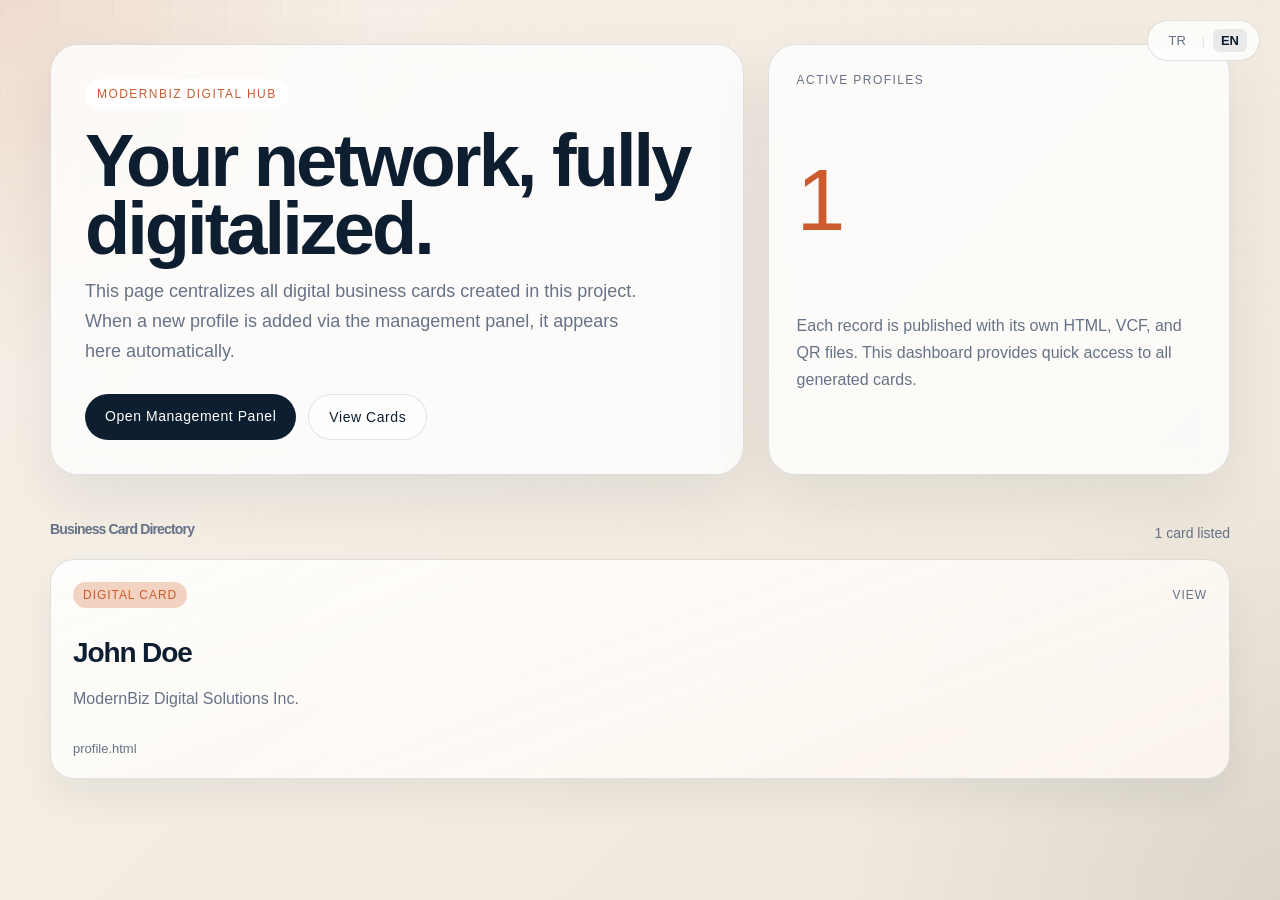
==== index.html @ a90b8379 "feat: initialize digital business card project with management panel, styling, and FontAwesome asset" ====
<!doctype html>
<html lang="en">
  <head>
    <meta charset="UTF-8" />
    <meta name="viewport" content="width=device-width, initial-scale=1.0" />
    <title>ModernBiz Digital - Digital Business Cards</title>
    <style>
      :root {
        --bg: #f2eee6;
        --surface: rgba(255, 255, 255, 0.78);
        --line: rgba(7, 25, 48, 0.12);
        --ink: #0e1e31;
        --muted: #667287;
        --accent: #cc5c2f;
        --accent-soft: #f2d3c2;
      }

      * {
        box-sizing: border-box;
      }

      body {
        margin: 0;
        min-height: 100vh;
        font-family: Roboto, "Helvetica Neue", sans-serif;
        color: var(--ink);
        background:
          radial-gradient(circle at top left, rgba(204, 92, 47, 0.14), transparent 24%),
          radial-gradient(circle at bottom right, rgba(14, 30, 49, 0.09), transparent 28%), linear-gradient(135deg, #f6f1e9 0%, #efe7da 100%);
      }

      body::before {
        content: "";
        position: fixed;
        inset: 0;
        pointer-events: none;
        background-image:
          linear-gradient(rgba(14, 30, 49, 0.03) 1px, transparent 1px), linear-gradient(90deg, rgba(14, 30, 49, 0.03) 1px, transparent 1px);
        background-size: 28px 28px;
        mask-image: linear-gradient(to bottom, rgba(0, 0, 0, 0.45), transparent 70%);
      }

      .shell {
        width: min(1180px, calc(100% - 40px));
        margin: 0 auto;
        padding: 44px 0 72px;
        position: relative;
        z-index: 1;
      }

      .hero {
        display: grid;
        grid-template-columns: 1.35fr 0.9fr;
        gap: 24px;
        align-items: stretch;
      }

      .hero-panel,
      .summary-panel {
        border: 1px solid var(--line);
        border-radius: 28px;
        background: var(--surface);
        backdrop-filter: blur(12px);
        box-shadow: 0 24px 60px rgba(14, 30, 49, 0.08);
      }

      .hero-panel {
        padding: 34px;
      }

      .eyebrow {
        display: inline-flex;
        align-items: center;
        gap: 10px;
        padding: 8px 12px;
        border-radius: 999px;
        background: #fff;
        color: var(--accent);
        font-size: 12px;
        letter-spacing: 0.12em;
        text-transform: uppercase;
      }

      .hero h1 {
        margin: 18px 0 14px;
        font-size: clamp(38px, 7vw, 74px);
        line-height: 0.92;
        letter-spacing: -0.04em;
      }

      .hero p {
        margin: 0;
        max-width: 56ch;
        color: var(--muted);
        font-size: 18px;
        line-height: 1.65;
      }

      .hero-actions {
        display: flex;
        flex-wrap: wrap;
        gap: 12px;
        margin-top: 28px;
      }

      .hero-actions a {
        text-decoration: none;
        border-radius: 999px;
        padding: 14px 20px;
        font-size: 14px;
        letter-spacing: 0.04em;
      }

      .hero-actions .primary {
        background: var(--ink);
        color: #fff;
      }

      .hero-actions .secondary {
        border: 1px solid var(--line);
        color: var(--ink);
        background: rgba(255, 255, 255, 0.72);
      }

      .summary-panel {
        padding: 28px;
        display: grid;
        gap: 18px;
      }

      .summary-kicker {
        font-size: 12px;
        letter-spacing: 0.12em;
        text-transform: uppercase;
        color: var(--muted);
      }

      .summary-number {
        font-size: clamp(48px, 8vw, 88px);
        line-height: 0.95;
        color: var(--accent);
      }

      .summary-copy {
        color: var(--muted);
        font-size: 16px;
        line-height: 1.7;
      }

      .section-head {
        display: flex;
        justify-content: space-between;
        gap: 16px;
        align-items: end;
        margin: 34px 0 18px;
      }

      .section-head h2 {
        margin: 0;
        font-size: 28px;
        letter-spacing: -0.03em;
      }

      .section-head span {
        color: var(--muted);
        font-size: 14px;
      }

      .directory-grid {
        display: grid;
        grid-template-columns: repeat(auto-fit, minmax(250px, 1fr));
        gap: 18px;
      }

      .directory-card {
        text-decoration: none;
        color: inherit;
        min-height: 220px;
        border-radius: 24px;
        padding: 22px;
        border: 1px solid var(--line);
        background:
          linear-gradient(160deg, rgba(255, 255, 255, 0.92), rgba(255, 248, 242, 0.84)), linear-gradient(145deg, rgba(204, 92, 47, 0.08), transparent);
        box-shadow: 0 18px 36px rgba(14, 30, 49, 0.06);
        display: flex;
        flex-direction: column;
        justify-content: space-between;
        transition:
          transform 0.24s ease,
          box-shadow 0.24s ease,
          border-color 0.24s ease;
      }

      .directory-card:hover {
        transform: translateY(-6px);
        box-shadow: 0 28px 48px rgba(14, 30, 49, 0.1);
        border-color: rgba(204, 92, 47, 0.35);
      }

      .directory-card__top {
        display: flex;
        justify-content: space-between;
        align-items: center;
        gap: 10px;
        font-size: 12px;
        color: var(--muted);
        letter-spacing: 0.08em;
        text-transform: uppercase;
      }

      .directory-card__tag {
        display: inline-flex;
        padding: 6px 10px;
        border-radius: 999px;
        background: var(--accent-soft);
        color: var(--accent);
      }

      .directory-card h2 {
        margin: 18px 0 8px;
        font-size: 28px;
        line-height: 1.05;
        letter-spacing: -0.04em;
      }

      .directory-card p {
        margin: 0;
        color: var(--muted);
        line-height: 1.6;
      }

      .directory-card__meta {
        display: inline-flex;
        margin-top: 18px;
        color: var(--muted);
        font-size: 13px;
      }

      @media (max-width: 900px) {
        .hero {
          grid-template-columns: 1fr;
        }
      }

      @media (max-width: 640px) {
        .shell {
          width: min(100% - 28px, 1180px);
          padding-top: 24px;
        }

        .hero-panel,
        .summary-panel,
        .directory-card {
          border-radius: 22px;
        }

        .hero-panel,
        .summary-panel {
          padding: 22px;
        }

        .section-head {
          flex-direction: column;
          align-items: flex-start;
        }
      }
      /* Language Logic */
      body.lang-tr .en {
        display: none !important;
      }

      body.lang-en .tr {
        display: none !important;
      }

      .lang-switch {
        display: flex;
        align-items: center;
        gap: 8px;
        position: absolute;
        top: 20px;
        right: 20px;
        background: var(--surface);
        padding: 8px 12px;
        border-radius: 999px;
        border: 1px solid var(--line);
        backdrop-filter: blur(8px);
        z-index: 100;
      }

      .lang-btn {
        background: none;
        border: none;
        color: var(--muted);
        font-size: 13px;
        font-weight: 500;
        cursor: pointer;
        transition: all 0.2s;
        padding: 4px 8px;
        border-radius: 6px;
      }

      .lang-btn.active {
        color: var(--ink);
        background: rgba(14, 30, 49, 0.08);
        font-weight: 700;
      }

      .lang-sep {
        color: var(--line);
        font-size: 12px;
      }
    </style>
  </head>
  <body class="lang-en">
    <div class="lang-switch">
      <button onclick="setLanguage('tr')" class="lang-btn" id="btn-tr">TR</button>
      <span class="lang-sep">|</span>
      <button onclick="setLanguage('en')" class="lang-btn active" id="btn-en">EN</button>
    </div>
    <main class="shell">
      <section class="hero">
        <article class="hero-panel">
          <span class="eyebrow">
            <span class="en">ModernBiz Digital Hub</span>
            <span class="tr">ModernBiz Dijital Merkezi</span>
          </span>
          <h1>
            <span class="en">Your network, fully digitalized.</span>
            <span class="tr">Network ağınız, tamamen dijital.</span>
          </h1>
          <p>
            <span class="en">This page centralizes all digital business cards created in this project. When a new profile is added via the management panel, it appears here automatically.</span>
            <span class="tr">Bu sayfa, bu projede oluşturulan tüm dijital kartvizitleri tek merkezde toplar. Yönetim panelinden yeni bir profil eklendiğinde burada otomatik olarak görünür.</span>
          </p>
          <div class="hero-actions">
            <a class="primary" href="./dijital-kartvizit-paneli.html">
              <span class="en">Open Management Panel</span>
              <span class="tr">Yönetim Panelini Aç</span>
            </a>
            <a class="secondary" href="#cards">
              <span class="en">View Cards</span>
              <span class="tr">Kartvizitleri Gör</span>
            </a>
          </div>
        </article>
        <aside class="summary-panel">
          <span class="summary-kicker">
            <span class="en">Active Profiles</span>
            <span class="tr">Aktif Profiller</span>
          </span>
          <div class="summary-number">1</div>
          <div class="summary-copy">
            <span class="en">Each record is published with its own HTML, VCF, and QR files. This dashboard provides quick access to all generated cards.</span>
            <span class="tr">Her kayıt kendi HTML, VCF ve QR dosyalarıyla yayınlanır. Bu dashboard üretilen tüm kartlara hızlı erişim sağlar.</span>
          </div>
        </aside>
      </section>

      <section id="cards">
        <div class="section-head">
          <h2>
            <span class="en">Business Card Directory</span>
            <span class="tr">Kartvizit Dizini</span>
          </h2>
          <span>
            <span class="en">1 card listed</span>
            <span class="tr">1 kartvizit listeleniyor</span>
          </span>
        </div>
        <div class="directory-grid">
          <a class="directory-card" href="./profile.html">
            <div class="directory-card__top">
              <span class="directory-card__tag">
                <span class="en">Digital Card</span>
                <span class="tr">Dijital Kartvizit</span>
              </span>
              <span class="directory-card__arrow">
                <span class="en">View</span>
                <span class="tr">İncele</span>
              </span>
            </div>
            <h2>John Doe</h2>
            <p>ModernBiz Digital Solutions Inc.</p>
            <span class="directory-card__meta">profile.html</span>
          </a>
        </div>
      </section>
    </main>

    <script>
      function setLanguage(lang) {
        document.body.className = "lang-" + lang;
        document.querySelectorAll(".lang-btn").forEach((btn) => btn.classList.remove("active"));
        document.getElementById("btn-" + lang).classList.add("active");
        localStorage.setItem("preferred_lang", lang);
      }

      // Load preference
      const savedLang = localStorage.getItem("preferred_lang") || "en";
      setLanguage(savedLang);
    </script>
  </body>
</html>
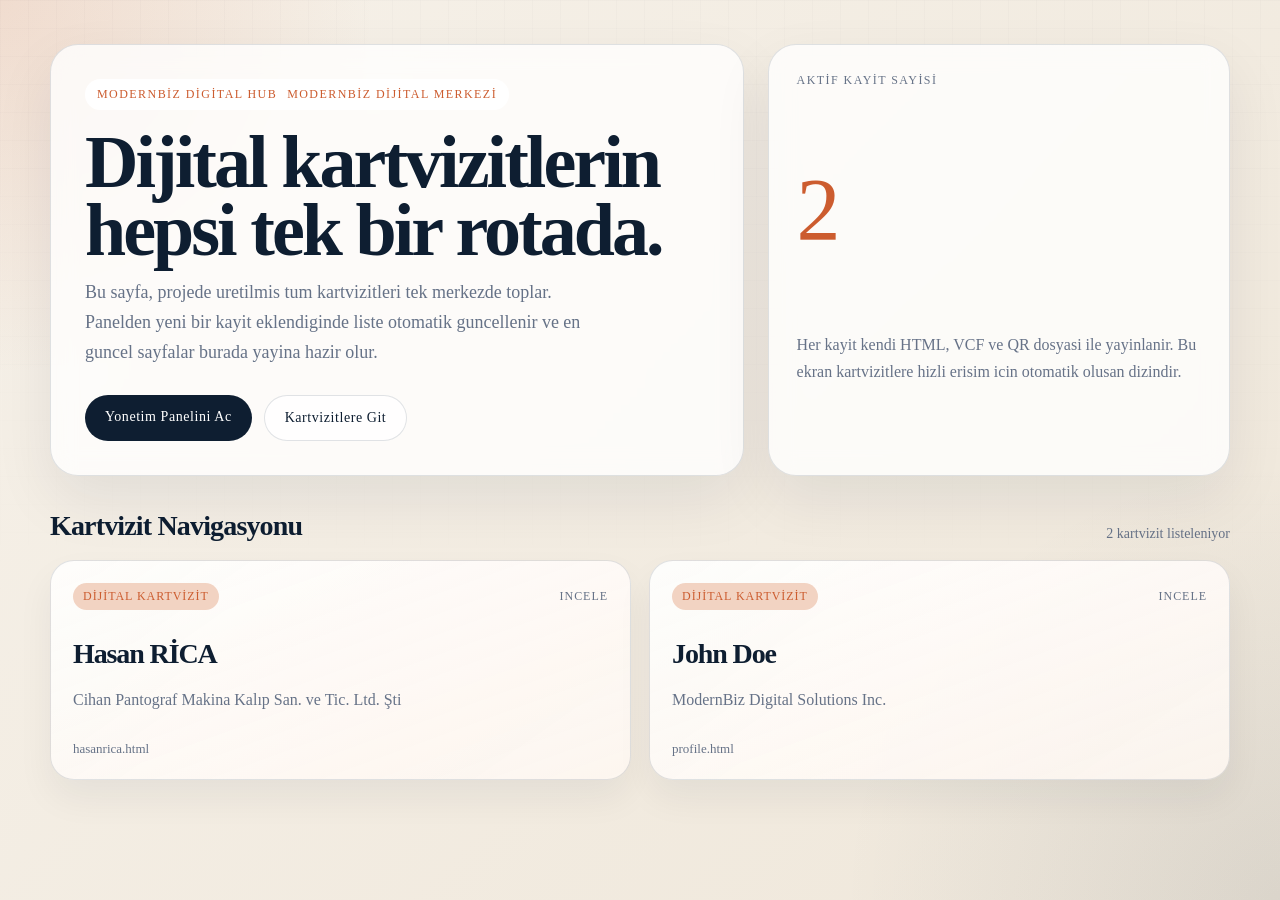
==== commit e3b3b777: "anonim bilgilerdeki kalıntılar düzeltildi." ====
--- a/index.html
+++ b/index.html
@@ -1,404 +1,335 @@
-<!doctype html>
-<html lang="en">
-  <head>
-    <meta charset="UTF-8" />
-    <meta name="viewport" content="width=device-width, initial-scale=1.0" />
-    <title>ModernBiz Digital - Digital Business Cards</title>
+<!DOCTYPE html>
+<html lang="tr">
+
+<head>
+    <meta charset="UTF-8">
+    <meta name="viewport" content="width=device-width, initial-scale=1.0">
+    <title>ModernBiz - Digital Business Cards</title>
     <style>
-      :root {
-        --bg: #f2eee6;
-        --surface: rgba(255, 255, 255, 0.78);
-        --line: rgba(7, 25, 48, 0.12);
-        --ink: #0e1e31;
-        --muted: #667287;
-        --accent: #cc5c2f;
-        --accent-soft: #f2d3c2;
-      }
-
-      * {
-        box-sizing: border-box;
-      }
-
-      body {
-        margin: 0;
-        min-height: 100vh;
-        font-family: Roboto, "Helvetica Neue", sans-serif;
-        color: var(--ink);
-        background:
-          radial-gradient(circle at top left, rgba(204, 92, 47, 0.14), transparent 24%),
-          radial-gradient(circle at bottom right, rgba(14, 30, 49, 0.09), transparent 28%), linear-gradient(135deg, #f6f1e9 0%, #efe7da 100%);
-      }
-
-      body::before {
-        content: "";
-        position: fixed;
-        inset: 0;
-        pointer-events: none;
-        background-image:
-          linear-gradient(rgba(14, 30, 49, 0.03) 1px, transparent 1px), linear-gradient(90deg, rgba(14, 30, 49, 0.03) 1px, transparent 1px);
-        background-size: 28px 28px;
-        mask-image: linear-gradient(to bottom, rgba(0, 0, 0, 0.45), transparent 70%);
-      }
-
-      .shell {
-        width: min(1180px, calc(100% - 40px));
-        margin: 0 auto;
-        padding: 44px 0 72px;
-        position: relative;
-        z-index: 1;
-      }
-
-      .hero {
-        display: grid;
-        grid-template-columns: 1.35fr 0.9fr;
-        gap: 24px;
-        align-items: stretch;
-      }
-
-      .hero-panel,
-      .summary-panel {
-        border: 1px solid var(--line);
-        border-radius: 28px;
-        background: var(--surface);
-        backdrop-filter: blur(12px);
-        box-shadow: 0 24px 60px rgba(14, 30, 49, 0.08);
-      }
-
-      .hero-panel {
-        padding: 34px;
-      }
-
-      .eyebrow {
-        display: inline-flex;
-        align-items: center;
-        gap: 10px;
-        padding: 8px 12px;
-        border-radius: 999px;
-        background: #fff;
-        color: var(--accent);
-        font-size: 12px;
-        letter-spacing: 0.12em;
-        text-transform: uppercase;
-      }
-
-      .hero h1 {
-        margin: 18px 0 14px;
-        font-size: clamp(38px, 7vw, 74px);
-        line-height: 0.92;
-        letter-spacing: -0.04em;
-      }
-
-      .hero p {
-        margin: 0;
-        max-width: 56ch;
-        color: var(--muted);
-        font-size: 18px;
-        line-height: 1.65;
-      }
-
-      .hero-actions {
-        display: flex;
-        flex-wrap: wrap;
-        gap: 12px;
-        margin-top: 28px;
-      }
-
-      .hero-actions a {
-        text-decoration: none;
-        border-radius: 999px;
-        padding: 14px 20px;
-        font-size: 14px;
-        letter-spacing: 0.04em;
-      }
-
-      .hero-actions .primary {
-        background: var(--ink);
-        color: #fff;
-      }
-
-      .hero-actions .secondary {
-        border: 1px solid var(--line);
-        color: var(--ink);
-        background: rgba(255, 255, 255, 0.72);
-      }
-
-      .summary-panel {
-        padding: 28px;
-        display: grid;
-        gap: 18px;
-      }
-
-      .summary-kicker {
-        font-size: 12px;
-        letter-spacing: 0.12em;
-        text-transform: uppercase;
-        color: var(--muted);
-      }
-
-      .summary-number {
-        font-size: clamp(48px, 8vw, 88px);
-        line-height: 0.95;
-        color: var(--accent);
-      }
-
-      .summary-copy {
-        color: var(--muted);
-        font-size: 16px;
-        line-height: 1.7;
-      }
-
-      .section-head {
-        display: flex;
-        justify-content: space-between;
-        gap: 16px;
-        align-items: end;
-        margin: 34px 0 18px;
-      }
-
-      .section-head h2 {
-        margin: 0;
-        font-size: 28px;
-        letter-spacing: -0.03em;
-      }
-
-      .section-head span {
-        color: var(--muted);
-        font-size: 14px;
-      }
-
-      .directory-grid {
-        display: grid;
-        grid-template-columns: repeat(auto-fit, minmax(250px, 1fr));
-        gap: 18px;
-      }
-
-      .directory-card {
-        text-decoration: none;
-        color: inherit;
-        min-height: 220px;
-        border-radius: 24px;
-        padding: 22px;
-        border: 1px solid var(--line);
-        background:
-          linear-gradient(160deg, rgba(255, 255, 255, 0.92), rgba(255, 248, 242, 0.84)), linear-gradient(145deg, rgba(204, 92, 47, 0.08), transparent);
-        box-shadow: 0 18px 36px rgba(14, 30, 49, 0.06);
-        display: flex;
-        flex-direction: column;
-        justify-content: space-between;
-        transition:
-          transform 0.24s ease,
-          box-shadow 0.24s ease,
-          border-color 0.24s ease;
-      }
-
-      .directory-card:hover {
-        transform: translateY(-6px);
-        box-shadow: 0 28px 48px rgba(14, 30, 49, 0.1);
-        border-color: rgba(204, 92, 47, 0.35);
-      }
-
-      .directory-card__top {
-        display: flex;
-        justify-content: space-between;
-        align-items: center;
-        gap: 10px;
-        font-size: 12px;
-        color: var(--muted);
-        letter-spacing: 0.08em;
-        text-transform: uppercase;
-      }
-
-      .directory-card__tag {
-        display: inline-flex;
-        padding: 6px 10px;
-        border-radius: 999px;
-        background: var(--accent-soft);
-        color: var(--accent);
-      }
-
-      .directory-card h2 {
-        margin: 18px 0 8px;
-        font-size: 28px;
-        line-height: 1.05;
-        letter-spacing: -0.04em;
-      }
-
-      .directory-card p {
-        margin: 0;
-        color: var(--muted);
-        line-height: 1.6;
-      }
-
-      .directory-card__meta {
-        display: inline-flex;
-        margin-top: 18px;
-        color: var(--muted);
-        font-size: 13px;
-      }
-
-      @media (max-width: 900px) {
+        :root {
+            --bg: #f2eee6;
+            --surface: rgba(255, 255, 255, 0.78);
+            --line: rgba(7, 25, 48, 0.12);
+            --ink: #0e1e31;
+            --muted: #667287;
+            --accent: #cc5c2f;
+            --accent-soft: #f2d3c2;
+        }
+
+        * {
+            box-sizing: border-box;
+        }
+
+        body {
+            margin: 0;
+            min-height: 100vh;
+            font-family: Roboto, "Times New Roman", serif;
+            color: var(--ink);
+            background:
+                radial-gradient(circle at top left, rgba(204, 92, 47, 0.14), transparent 24%),
+                radial-gradient(circle at bottom right, rgba(14, 30, 49, 0.09), transparent 28%),
+                linear-gradient(135deg, #f6f1e9 0%, #efe7da 100%);
+        }
+
+        body::before {
+            content: "";
+            position: fixed;
+            inset: 0;
+            pointer-events: none;
+            background-image:
+                linear-gradient(rgba(14, 30, 49, 0.03) 1px, transparent 1px),
+                linear-gradient(90deg, rgba(14, 30, 49, 0.03) 1px, transparent 1px);
+            background-size: 28px 28px;
+            mask-image: linear-gradient(to bottom, rgba(0, 0, 0, 0.45), transparent 70%);
+        }
+
+        .shell {
+            width: min(1180px, calc(100% - 40px));
+            margin: 0 auto;
+            padding: 44px 0 72px;
+            position: relative;
+            z-index: 1;
+        }
+
         .hero {
-          grid-template-columns: 1fr;
-        }
-      }
-
-      @media (max-width: 640px) {
-        .shell {
-          width: min(100% - 28px, 1180px);
-          padding-top: 24px;
-        }
-
-        .hero-panel,
-        .summary-panel,
-        .directory-card {
-          border-radius: 22px;
+            display: grid;
+            grid-template-columns: 1.35fr 0.9fr;
+            gap: 24px;
+            align-items: stretch;
         }
 
         .hero-panel,
         .summary-panel {
-          padding: 22px;
+            border: 1px solid var(--line);
+            border-radius: 28px;
+            background: var(--surface);
+            backdrop-filter: blur(12px);
+            box-shadow: 0 24px 60px rgba(14, 30, 49, 0.08);
+        }
+
+        .hero-panel {
+            padding: 34px;
+        }
+
+        .eyebrow {
+            display: inline-flex;
+            align-items: center;
+            gap: 10px;
+            padding: 8px 12px;
+            border-radius: 999px;
+            background: #fff;
+            color: var(--accent);
+            font-size: 12px;
+            letter-spacing: 0.12em;
+            text-transform: uppercase;
+        }
+
+        .hero h1 {
+            margin: 18px 0 14px;
+            font-size: clamp(38px, 7vw, 74px);
+            line-height: 0.92;
+            letter-spacing: -0.04em;
+        }
+
+        .hero p {
+            margin: 0;
+            max-width: 56ch;
+            color: var(--muted);
+            font-size: 18px;
+            line-height: 1.65;
+        }
+
+        .hero-actions {
+            display: flex;
+            flex-wrap: wrap;
+            gap: 12px;
+            margin-top: 28px;
+        }
+
+        .hero-actions a {
+            text-decoration: none;
+            border-radius: 999px;
+            padding: 14px 20px;
+            font-size: 14px;
+            letter-spacing: 0.04em;
+        }
+
+        .hero-actions .primary {
+            background: var(--ink);
+            color: #fff;
+        }
+
+        .hero-actions .secondary {
+            border: 1px solid var(--line);
+            color: var(--ink);
+            background: rgba(255, 255, 255, 0.72);
+        }
+
+        .summary-panel {
+            padding: 28px;
+            display: grid;
+            gap: 18px;
+        }
+
+        .summary-kicker {
+            font-size: 12px;
+            letter-spacing: 0.12em;
+            text-transform: uppercase;
+            color: var(--muted);
+        }
+
+        .summary-number {
+            font-size: clamp(48px, 8vw, 88px);
+            line-height: 0.95;
+            color: var(--accent);
+        }
+
+        .summary-copy {
+            color: var(--muted);
+            font-size: 16px;
+            line-height: 1.7;
         }
 
         .section-head {
-          flex-direction: column;
-          align-items: flex-start;
-        }
-      }
-      /* Language Logic */
-      body.lang-tr .en {
-        display: none !important;
-      }
-
-      body.lang-en .tr {
-        display: none !important;
-      }
-
-      .lang-switch {
-        display: flex;
-        align-items: center;
-        gap: 8px;
-        position: absolute;
-        top: 20px;
-        right: 20px;
-        background: var(--surface);
-        padding: 8px 12px;
-        border-radius: 999px;
-        border: 1px solid var(--line);
-        backdrop-filter: blur(8px);
-        z-index: 100;
-      }
-
-      .lang-btn {
-        background: none;
-        border: none;
-        color: var(--muted);
-        font-size: 13px;
-        font-weight: 500;
-        cursor: pointer;
-        transition: all 0.2s;
-        padding: 4px 8px;
-        border-radius: 6px;
-      }
-
-      .lang-btn.active {
-        color: var(--ink);
-        background: rgba(14, 30, 49, 0.08);
-        font-weight: 700;
-      }
-
-      .lang-sep {
-        color: var(--line);
-        font-size: 12px;
-      }
+            display: flex;
+            justify-content: space-between;
+            gap: 16px;
+            align-items: end;
+            margin: 34px 0 18px;
+        }
+
+        .section-head h2 {
+            margin: 0;
+            font-size: 28px;
+            letter-spacing: -0.03em;
+        }
+
+        .section-head span {
+            color: var(--muted);
+            font-size: 14px;
+        }
+
+        .directory-grid {
+            display: grid;
+            grid-template-columns: repeat(auto-fit, minmax(250px, 1fr));
+            gap: 18px;
+        }
+
+        .directory-card {
+            text-decoration: none;
+            color: inherit;
+            min-height: 220px;
+            border-radius: 24px;
+            padding: 22px;
+            border: 1px solid var(--line);
+            background:
+                linear-gradient(160deg, rgba(255, 255, 255, 0.92), rgba(255, 248, 242, 0.84)),
+                linear-gradient(145deg, rgba(204, 92, 47, 0.08), transparent);
+            box-shadow: 0 18px 36px rgba(14, 30, 49, 0.06);
+            display: flex;
+            flex-direction: column;
+            justify-content: space-between;
+            transition: transform 0.24s ease, box-shadow 0.24s ease, border-color 0.24s ease;
+        }
+
+        .directory-card:hover {
+            transform: translateY(-6px);
+            box-shadow: 0 28px 48px rgba(14, 30, 49, 0.1);
+            border-color: rgba(204, 92, 47, 0.35);
+        }
+
+        .directory-card__top {
+            display: flex;
+            justify-content: space-between;
+            align-items: center;
+            gap: 10px;
+            font-size: 12px;
+            color: var(--muted);
+            letter-spacing: 0.08em;
+            text-transform: uppercase;
+        }
+
+        .directory-card__tag {
+            display: inline-flex;
+            padding: 6px 10px;
+            border-radius: 999px;
+            background: var(--accent-soft);
+            color: var(--accent);
+        }
+
+        .directory-card h2 {
+            margin: 18px 0 8px;
+            font-size: 28px;
+            line-height: 1.05;
+            letter-spacing: -0.04em;
+        }
+
+        .directory-card p {
+            margin: 0;
+            color: var(--muted);
+            line-height: 1.6;
+        }
+
+        .directory-card__meta {
+            display: inline-flex;
+            margin-top: 18px;
+            color: var(--muted);
+            font-size: 13px;
+        }
+
+        .empty-state {
+            padding: 28px;
+            border-radius: 24px;
+            border: 1px dashed var(--line);
+            color: var(--muted);
+            background: rgba(255, 255, 255, 0.55);
+        }
+
+        @media (max-width: 900px) {
+            .hero {
+                grid-template-columns: 1fr;
+            }
+        }
+
+        @media (max-width: 640px) {
+            .shell {
+                width: min(100% - 28px, 1180px);
+                padding-top: 24px;
+            }
+
+            .hero-panel,
+            .summary-panel,
+            .directory-card {
+                border-radius: 22px;
+            }
+
+            .hero-panel,
+            .summary-panel {
+                padding: 22px;
+            }
+
+            .section-head {
+                flex-direction: column;
+                align-items: flex-start;
+            }
+        }
     </style>
-  </head>
-  <body class="lang-en">
-    <div class="lang-switch">
-      <button onclick="setLanguage('tr')" class="lang-btn" id="btn-tr">TR</button>
-      <span class="lang-sep">|</span>
-      <button onclick="setLanguage('en')" class="lang-btn active" id="btn-en">EN</button>
-    </div>
+</head>
+
+<body>
     <main class="shell">
-      <section class="hero">
-        <article class="hero-panel">
-          <span class="eyebrow">
-            <span class="en">ModernBiz Digital Hub</span>
-            <span class="tr">ModernBiz Dijital Merkezi</span>
-          </span>
-          <h1>
-            <span class="en">Your network, fully digitalized.</span>
-            <span class="tr">Network ağınız, tamamen dijital.</span>
-          </h1>
-          <p>
-            <span class="en">This page centralizes all digital business cards created in this project. When a new profile is added via the management panel, it appears here automatically.</span>
-            <span class="tr">Bu sayfa, bu projede oluşturulan tüm dijital kartvizitleri tek merkezde toplar. Yönetim panelinden yeni bir profil eklendiğinde burada otomatik olarak görünür.</span>
-          </p>
-          <div class="hero-actions">
-            <a class="primary" href="./dijital-kartvizit-paneli.html">
-              <span class="en">Open Management Panel</span>
-              <span class="tr">Yönetim Panelini Aç</span>
-            </a>
-            <a class="secondary" href="#cards">
-              <span class="en">View Cards</span>
-              <span class="tr">Kartvizitleri Gör</span>
-            </a>
-          </div>
-        </article>
-        <aside class="summary-panel">
-          <span class="summary-kicker">
-            <span class="en">Active Profiles</span>
-            <span class="tr">Aktif Profiller</span>
-          </span>
-          <div class="summary-number">1</div>
-          <div class="summary-copy">
-            <span class="en">Each record is published with its own HTML, VCF, and QR files. This dashboard provides quick access to all generated cards.</span>
-            <span class="tr">Her kayıt kendi HTML, VCF ve QR dosyalarıyla yayınlanır. Bu dashboard üretilen tüm kartlara hızlı erişim sağlar.</span>
-          </div>
-        </aside>
-      </section>
-
-      <section id="cards">
-        <div class="section-head">
-          <h2>
-            <span class="en">Business Card Directory</span>
-            <span class="tr">Kartvizit Dizini</span>
-          </h2>
-          <span>
-            <span class="en">1 card listed</span>
-            <span class="tr">1 kartvizit listeleniyor</span>
-          </span>
-        </div>
-        <div class="directory-grid">
-          <a class="directory-card" href="./profile.html">
-            <div class="directory-card__top">
-              <span class="directory-card__tag">
-                <span class="en">Digital Card</span>
-                <span class="tr">Dijital Kartvizit</span>
-              </span>
-              <span class="directory-card__arrow">
-                <span class="en">View</span>
-                <span class="tr">İncele</span>
-              </span>
+        <section class="hero">
+            <article class="hero-panel">
+                <span class="eyebrow">
+                    <span class="en">ModernBiz Digital Hub</span>
+                    <span class="tr">ModernBiz Dijital Merkezi</span>
+                </span>
+                <h1>Dijital kartvizitlerin hepsi tek bir rotada.</h1>
+                <p>Bu sayfa, projede uretilmis tum kartvizitleri tek merkezde toplar. Panelden yeni bir kayit
+                    eklendiginde liste otomatik guncellenir ve en guncel sayfalar burada yayina hazir olur.</p>
+                <div class="hero-actions">
+                    <a class="primary" href="./dijital-kartvizit-paneli.html">Yonetim Panelini Ac</a>
+                    <a class="secondary" href="#kartvizitler">Kartvizitlere Git</a>
+                </div>
+            </article>
+            <aside class="summary-panel">
+                <span class="summary-kicker">Aktif Kayit Sayisi</span>
+                <div class="summary-number">2</div>
+                <div class="summary-copy">Her kayit kendi HTML, VCF ve QR dosyasi ile yayinlanir. Bu ekran kartvizitlere
+                    hizli erisim icin otomatik olusan dizindir.</div>
+            </aside>
+        </section>
+
+        <section id="kartvizitler">
+            <div class="section-head">
+                <h2>Kartvizit Navigasyonu</h2>
+                <span>2 kartvizit listeleniyor</span>
             </div>
-            <h2>John Doe</h2>
-            <p>ModernBiz Digital Solutions Inc.</p>
-            <span class="directory-card__meta">profile.html</span>
-          </a>
-        </div>
-      </section>
+            <div class="directory-grid">
+
+                <a class="directory-card" href="./hasanrica.html">
+                    <div class="directory-card__top">
+                        <span class="directory-card__tag">Dijital Kartvizit</span>
+                        <span class="directory-card__arrow">Incele</span>
+                    </div>
+                    <h2>Hasan RİCA</h2>
+                    <p>Cihan Pantograf Makina Kalıp San. ve Tic. Ltd. Şti</p>
+                    <span class="directory-card__meta">hasanrica.html</span>
+                </a>
+
+                <a class="directory-card" href="./profile.html">
+                    <div class="directory-card__top">
+                        <span class="directory-card__tag">Dijital Kartvizit</span>
+                        <span class="directory-card__arrow">Incele</span>
+                    </div>
+                    <h2>John Doe</h2>
+                    <p>ModernBiz Digital Solutions Inc.</p>
+                    <span class="directory-card__meta">profile.html</span>
+                </a>
+
+            </div>
+        </section>
     </main>
-
-    <script>
-      function setLanguage(lang) {
-        document.body.className = "lang-" + lang;
-        document.querySelectorAll(".lang-btn").forEach((btn) => btn.classList.remove("active"));
-        document.getElementById("btn-" + lang).classList.add("active");
-        localStorage.setItem("preferred_lang", lang);
-      }
-
-      // Load preference
-      const savedLang = localStorage.getItem("preferred_lang") || "en";
-      setLanguage(savedLang);
-    </script>
-  </body>
-</html>
+</body>
+
+</html>
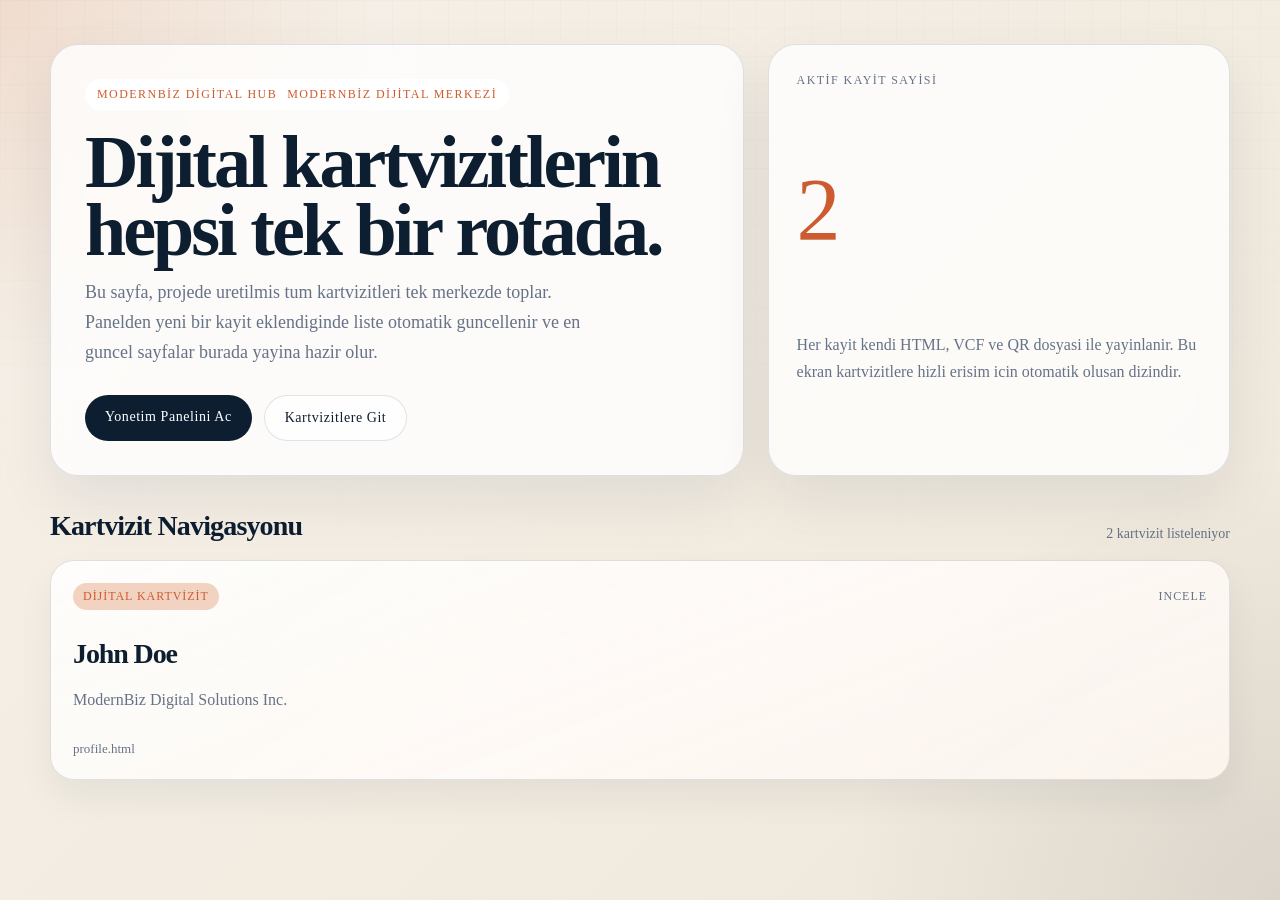
==== commit 6e744294: "düzeltme" ====
--- a/index.html
+++ b/index.html
@@ -306,17 +306,7 @@
                 <span>2 kartvizit listeleniyor</span>
             </div>
             <div class="directory-grid">
-
-                <a class="directory-card" href="./hasanrica.html">
-                    <div class="directory-card__top">
-                        <span class="directory-card__tag">Dijital Kartvizit</span>
-                        <span class="directory-card__arrow">Incele</span>
-                    </div>
-                    <h2>Hasan RİCA</h2>
-                    <p>Cihan Pantograf Makina Kalıp San. ve Tic. Ltd. Şti</p>
-                    <span class="directory-card__meta">hasanrica.html</span>
-                </a>
-
+                
                 <a class="directory-card" href="./profile.html">
                     <div class="directory-card__top">
                         <span class="directory-card__tag">Dijital Kartvizit</span>
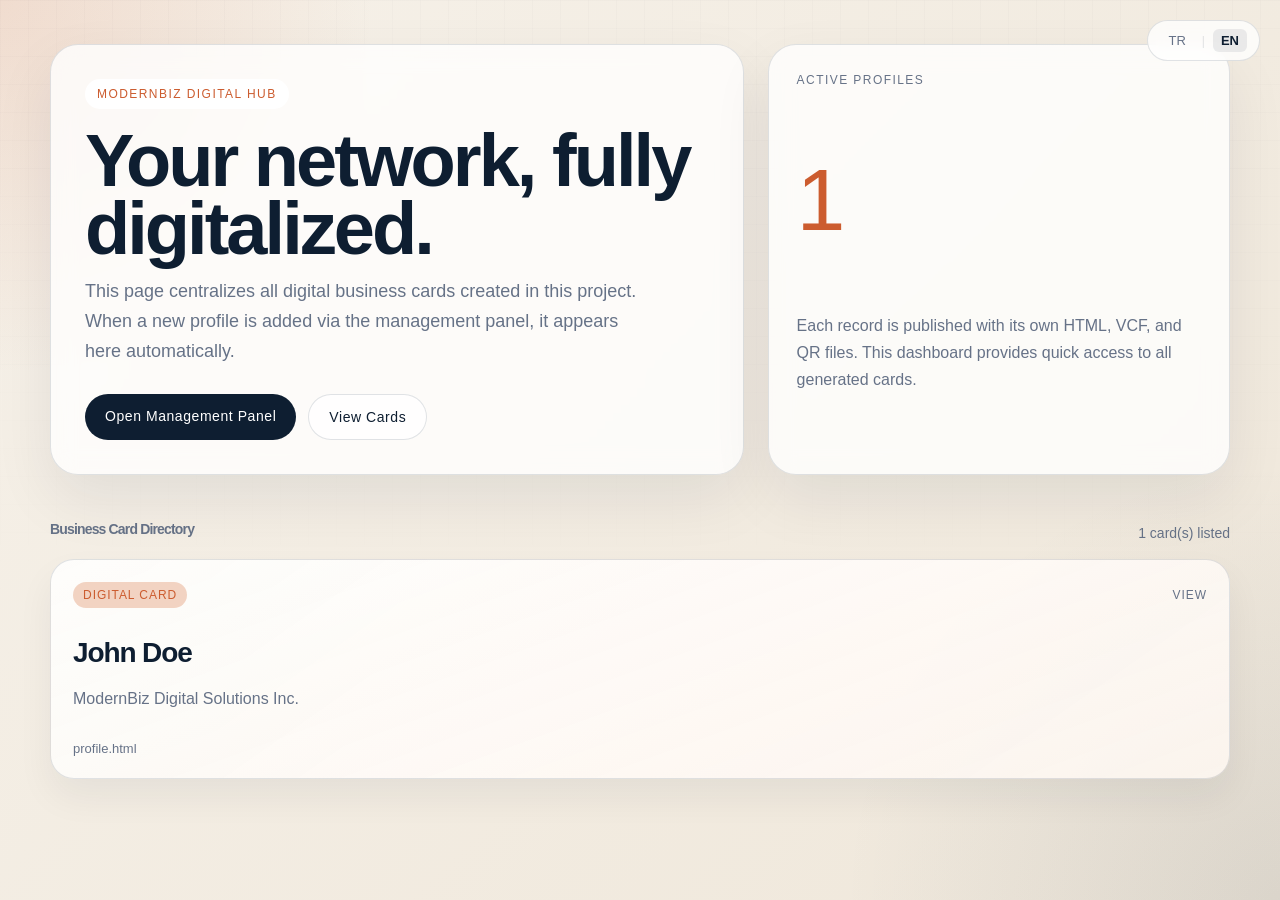
==== commit a4af68f1: "Dil şeçimi eklendi" ====
--- a/index.html
+++ b/index.html
@@ -1,6 +1,5 @@
 <!DOCTYPE html>
-<html lang="tr">
-
+<html lang="en">
 <head>
     <meta charset="UTF-8">
     <meta name="viewport" content="width=device-width, initial-scale=1.0">
@@ -16,14 +15,54 @@
             --accent-soft: #f2d3c2;
         }
 
-        * {
-            box-sizing: border-box;
-        }
+        /* Language Logic */
+        body.lang-tr .en { display: none !important; }
+        body.lang-en .tr { display: none !important; }
+
+        .lang-switch {
+            display: flex;
+            align-items: center;
+            gap: 8px;
+            position: absolute;
+            top: 20px;
+            right: 20px;
+            background: var(--surface);
+            padding: 8px 12px;
+            border-radius: 999px;
+            border: 1px solid var(--line);
+            backdrop-filter: blur(8px);
+            z-index: 100;
+        }
+
+        .lang-btn {
+            background: none;
+            border: none;
+            color: var(--muted);
+            font-size: 13px;
+            font-weight: 500;
+            cursor: pointer;
+            transition: all 0.2s;
+            padding: 4px 8px;
+            border-radius: 6px;
+        }
+
+        .lang-btn.active {
+            color: var(--ink);
+            background: rgba(14, 30, 49, 0.08);
+            font-weight: 700;
+        }
+
+        .lang-sep {
+            color: var(--line);
+            font-size: 12px;
+        }
+
+        * { box-sizing: border-box; }
 
         body {
             margin: 0;
             min-height: 100vh;
-            font-family: Roboto, "Times New Roman", serif;
+            font-family: Roboto, "Helvetica Neue", sans-serif;
             color: var(--ink);
             background:
                 radial-gradient(circle at top left, rgba(204, 92, 47, 0.14), transparent 24%),
@@ -58,8 +97,7 @@
             align-items: stretch;
         }
 
-        .hero-panel,
-        .summary-panel {
+        .hero-panel, .summary-panel {
             border: 1px solid var(--line);
             border-radius: 28px;
             background: var(--surface);
@@ -67,9 +105,7 @@
             box-shadow: 0 24px 60px rgba(14, 30, 49, 0.08);
         }
 
-        .hero-panel {
-            padding: 34px;
-        }
+        .hero-panel { padding: 34px; }
 
         .eyebrow {
             display: inline-flex;
@@ -114,22 +150,14 @@
             letter-spacing: 0.04em;
         }
 
-        .hero-actions .primary {
-            background: var(--ink);
-            color: #fff;
-        }
-
+        .hero-actions .primary { background: var(--ink); color: #fff; }
         .hero-actions .secondary {
             border: 1px solid var(--line);
             color: var(--ink);
             background: rgba(255, 255, 255, 0.72);
         }
 
-        .summary-panel {
-            padding: 28px;
-            display: grid;
-            gap: 18px;
-        }
+        .summary-panel { padding: 28px; display: grid; gap: 18px; }
 
         .summary-kicker {
             font-size: 12px;
@@ -237,46 +265,21 @@
             font-size: 13px;
         }
 
-        .empty-state {
-            padding: 28px;
-            border-radius: 24px;
-            border: 1px dashed var(--line);
-            color: var(--muted);
-            background: rgba(255, 255, 255, 0.55);
-        }
-
-        @media (max-width: 900px) {
-            .hero {
-                grid-template-columns: 1fr;
-            }
-        }
-
+        @media (max-width: 900px) { .hero { grid-template-columns: 1fr; } }
         @media (max-width: 640px) {
-            .shell {
-                width: min(100% - 28px, 1180px);
-                padding-top: 24px;
-            }
-
-            .hero-panel,
-            .summary-panel,
-            .directory-card {
-                border-radius: 22px;
-            }
-
-            .hero-panel,
-            .summary-panel {
-                padding: 22px;
-            }
-
-            .section-head {
-                flex-direction: column;
-                align-items: flex-start;
-            }
+            .shell { width: min(100% - 28px, 1180px); padding-top: 24px; }
+            .hero-panel, .summary-panel, .directory-card { border-radius: 22px; }
+            .hero-panel, .summary-panel { padding: 22px; }
+            .section-head { flex-direction: column; align-items: flex-start; }
         }
     </style>
 </head>
-
-<body>
+<body class="lang-en">
+    <div class="lang-switch">
+        <button onclick="setLanguage('tr')" class="lang-btn" id="btn-tr">TR</button>
+        <span class="lang-sep">|</span>
+        <button onclick="setLanguage('en')" class="lang-btn active" id="btn-en">EN</button>
+    </div>
     <main class="shell">
         <section class="hero">
             <article class="hero-panel">
@@ -284,42 +287,79 @@
                     <span class="en">ModernBiz Digital Hub</span>
                     <span class="tr">ModernBiz Dijital Merkezi</span>
                 </span>
-                <h1>Dijital kartvizitlerin hepsi tek bir rotada.</h1>
-                <p>Bu sayfa, projede uretilmis tum kartvizitleri tek merkezde toplar. Panelden yeni bir kayit
-                    eklendiginde liste otomatik guncellenir ve en guncel sayfalar burada yayina hazir olur.</p>
+                <h1>
+                    <span class="en">Your network, fully digitalized.</span>
+                    <span class="tr">Network ağınız, tamamen dijital.</span>
+                </h1>
+                <p>
+                    <span class="en">This page centralizes all digital business cards created in this project. When a new profile is added via the management panel, it appears here automatically.</span>
+                    <span class="tr">Bu sayfa, bu projede oluşturulan tüm dijital kartvizitleri tek merkezde toplar. Yönetim panelinden yeni bir profil eklendiğinde burada otomatik olarak görünür.</span>
+                </p>
                 <div class="hero-actions">
-                    <a class="primary" href="./dijital-kartvizit-paneli.html">Yonetim Panelini Ac</a>
-                    <a class="secondary" href="#kartvizitler">Kartvizitlere Git</a>
+                    <a class="primary" href="./dijital-kartvizit-paneli.html">
+                        <span class="en">Open Management Panel</span>
+                        <span class="tr">Yönetim Panelini Aç</span>
+                    </a>
+                    <a class="secondary" href="#kartvizitler">
+                        <span class="en">View Cards</span>
+                        <span class="tr">Kartvizitleri Gör</span>
+                    </a>
                 </div>
             </article>
             <aside class="summary-panel">
-                <span class="summary-kicker">Aktif Kayit Sayisi</span>
-                <div class="summary-number">2</div>
-                <div class="summary-copy">Her kayit kendi HTML, VCF ve QR dosyasi ile yayinlanir. Bu ekran kartvizitlere
-                    hizli erisim icin otomatik olusan dizindir.</div>
+                <span class="summary-kicker">
+                    <span class="en">Active Profiles</span>
+                    <span class="tr">Aktif Profiller</span>
+                </span>
+                <div class="summary-number">1</div>
+                <div class="summary-copy">
+                    <span class="en">Each record is published with its own HTML, VCF, and QR files. This dashboard provides quick access to all generated cards.</span>
+                    <span class="tr">Her kayıt kendi HTML, VCF ve QR dosyalarıyla yayınlanır. Bu dashboard üretilen tüm kartlara hızlı erişim sağlar.</span>
+                </div>
             </aside>
         </section>
 
         <section id="kartvizitler">
             <div class="section-head">
-                <h2>Kartvizit Navigasyonu</h2>
-                <span>2 kartvizit listeleniyor</span>
+                <h2>
+                    <span class="en">Business Card Directory</span>
+                    <span class="tr">Kartvizit Dizini</span>
+                </h2>
+                <span>
+                    <span class="en">1 card(s) listed</span>
+                    <span class="tr">1 kartvizit listeleniyor</span>
+                </span>
             </div>
             <div class="directory-grid">
-                
                 <a class="directory-card" href="./profile.html">
                     <div class="directory-card__top">
-                        <span class="directory-card__tag">Dijital Kartvizit</span>
-                        <span class="directory-card__arrow">Incele</span>
+                        <span class="directory-card__tag">
+                            <span class="en">Digital Card</span>
+                            <span class="tr">Dijital Kartvizit</span>
+                        </span>
+                        <span class="directory-card__arrow">
+                            <span class="en">View</span>
+                            <span class="tr">İncele</span>
+                        </span>
                     </div>
                     <h2>John Doe</h2>
                     <p>ModernBiz Digital Solutions Inc.</p>
                     <span class="directory-card__meta">profile.html</span>
                 </a>
-
             </div>
         </section>
     </main>
+
+    <script>
+        function setLanguage(lang) {
+            document.body.className = "lang-" + lang;
+            document.querySelectorAll(".lang-btn").forEach((btn) => btn.classList.remove("active"));
+            document.getElementById("btn-" + lang).classList.add("active");
+            localStorage.setItem("preferred_lang_index", lang);
+        }
+
+        const savedLang = localStorage.getItem("preferred_lang_index") || "en";
+        setLanguage(savedLang);
+    </script>
 </body>
-
 </html>
